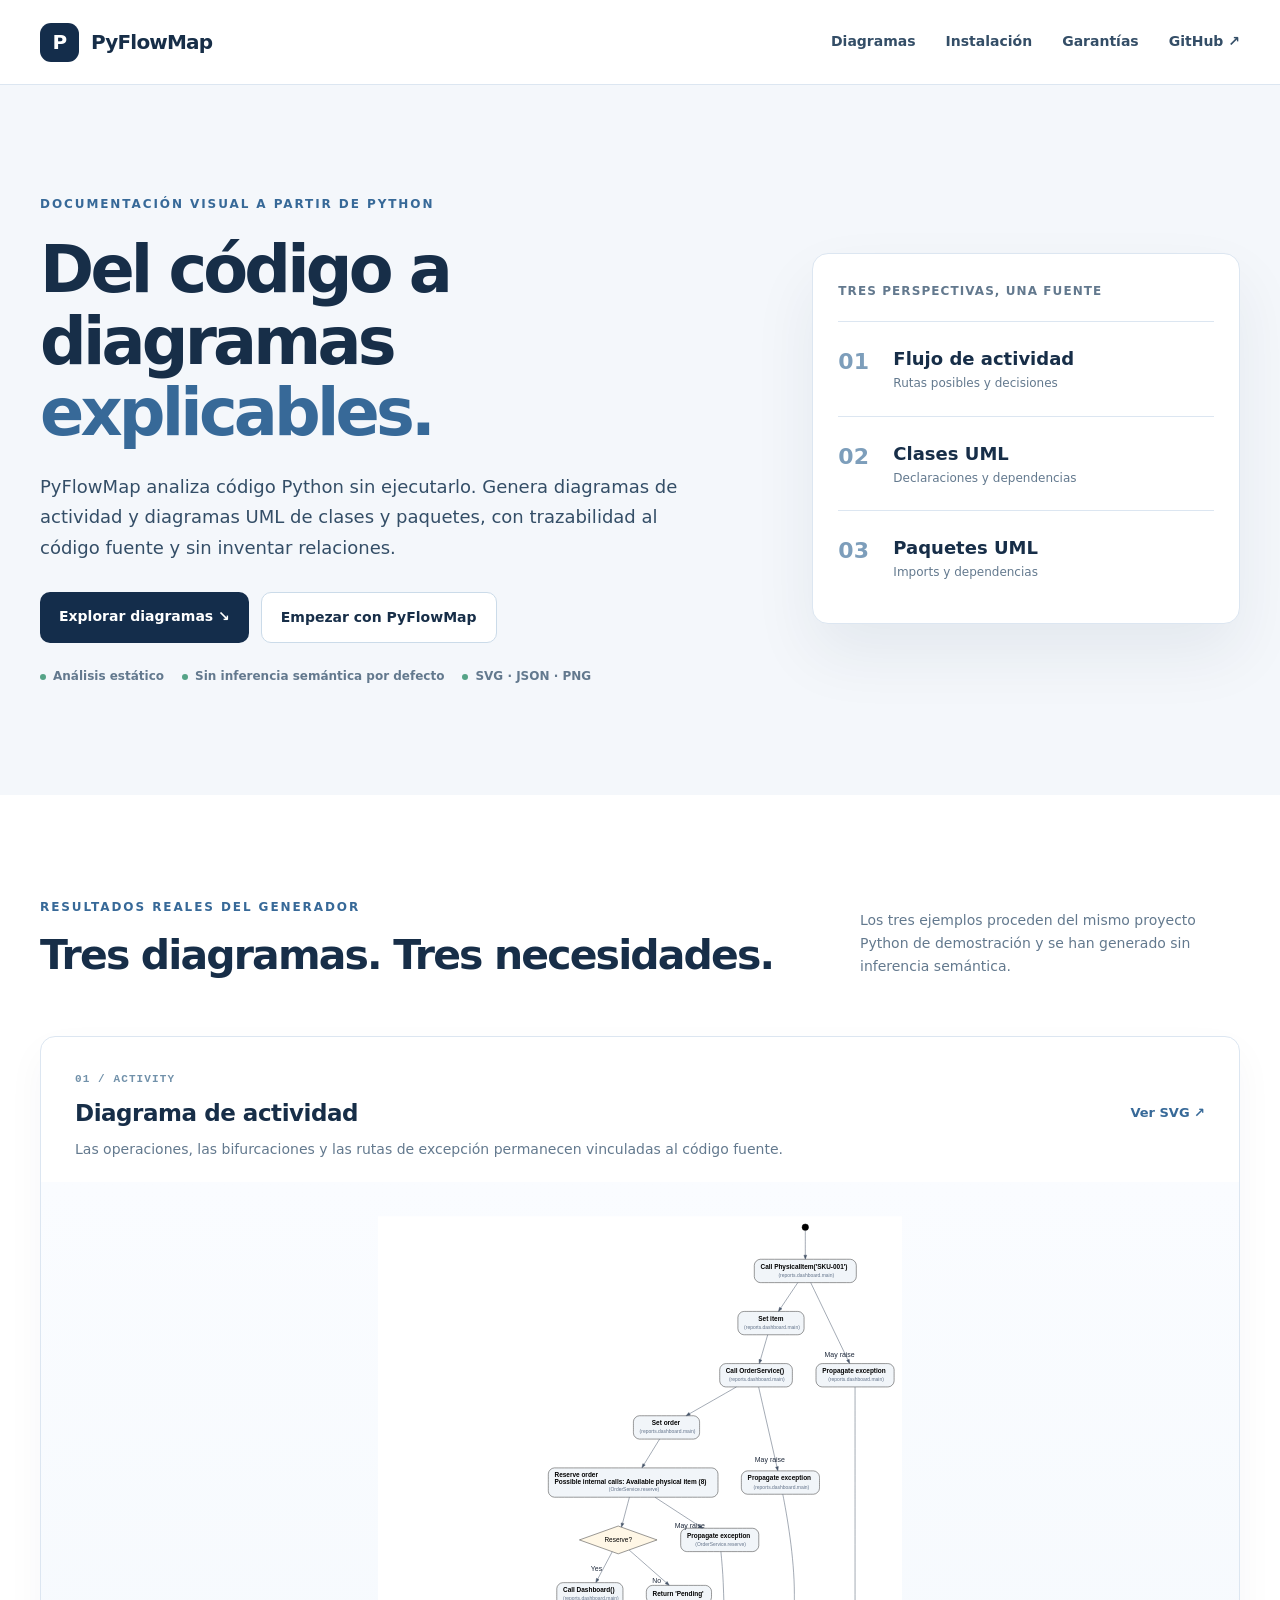
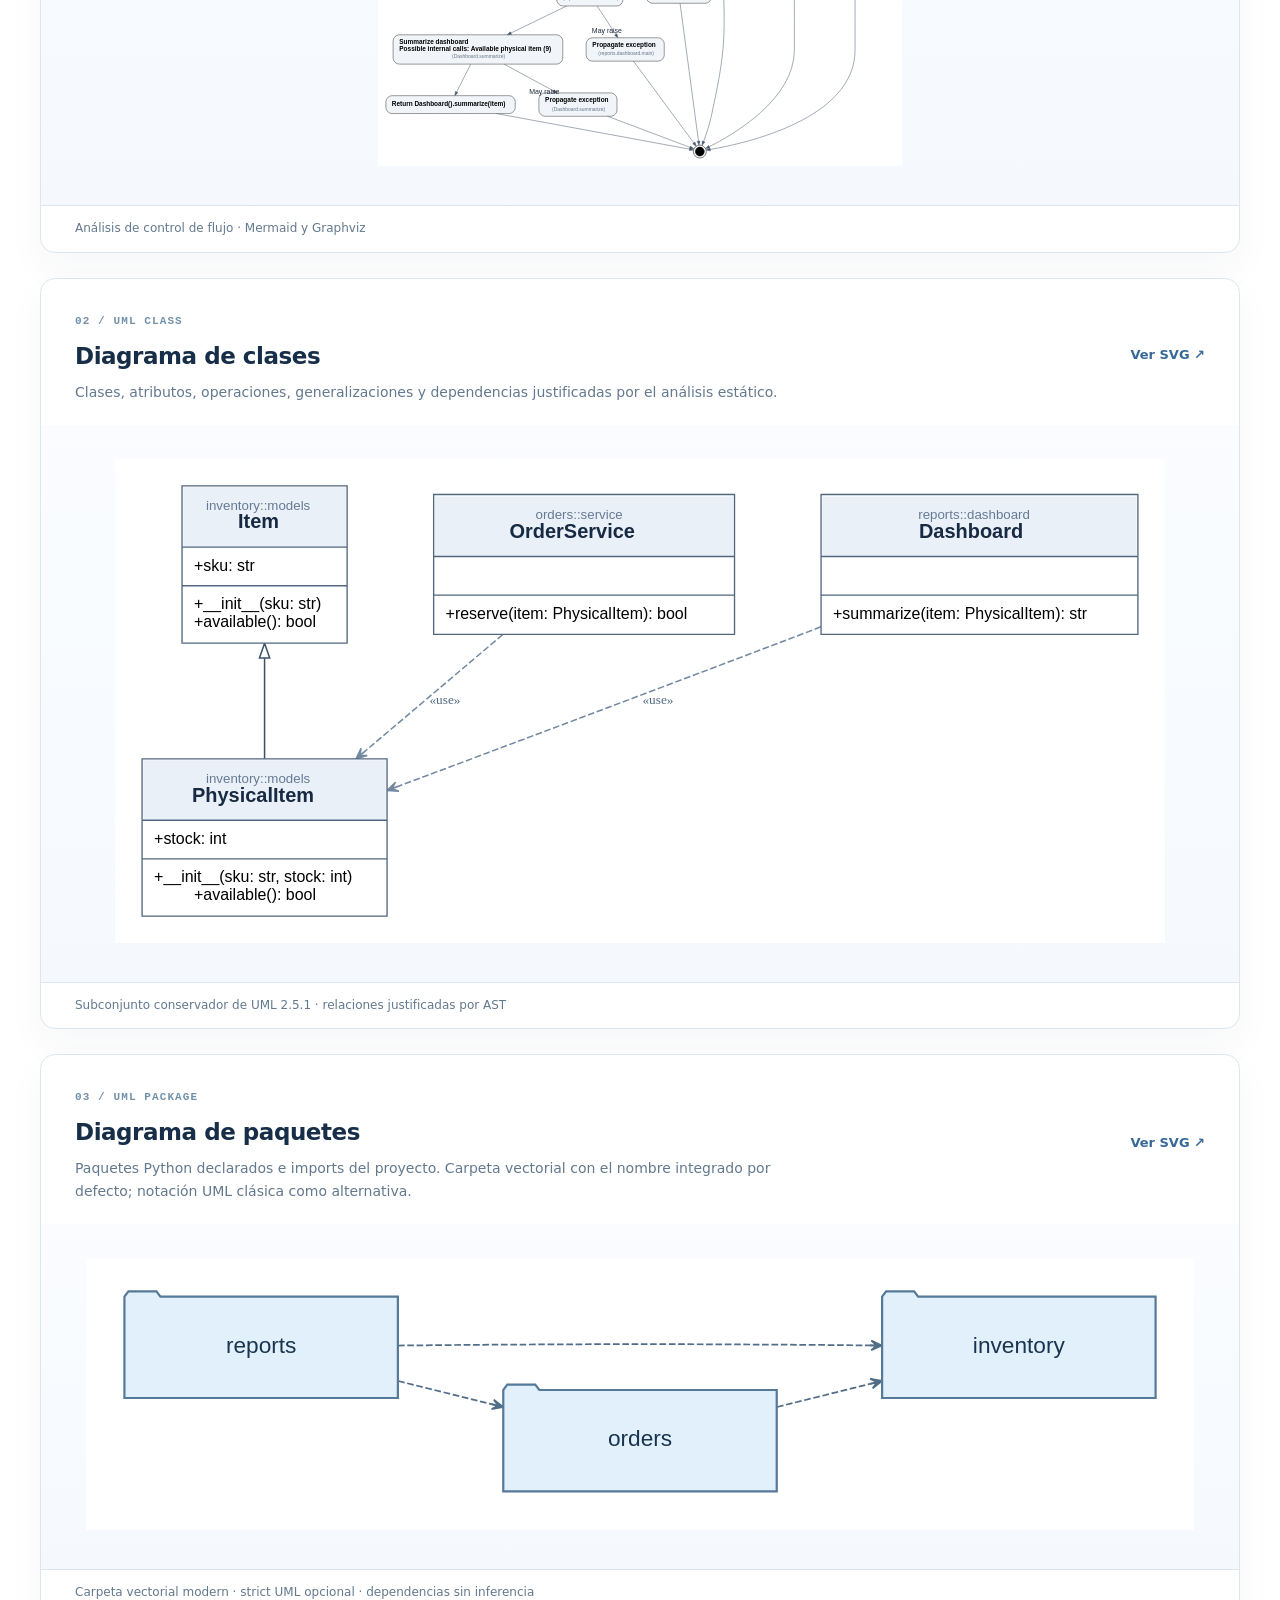
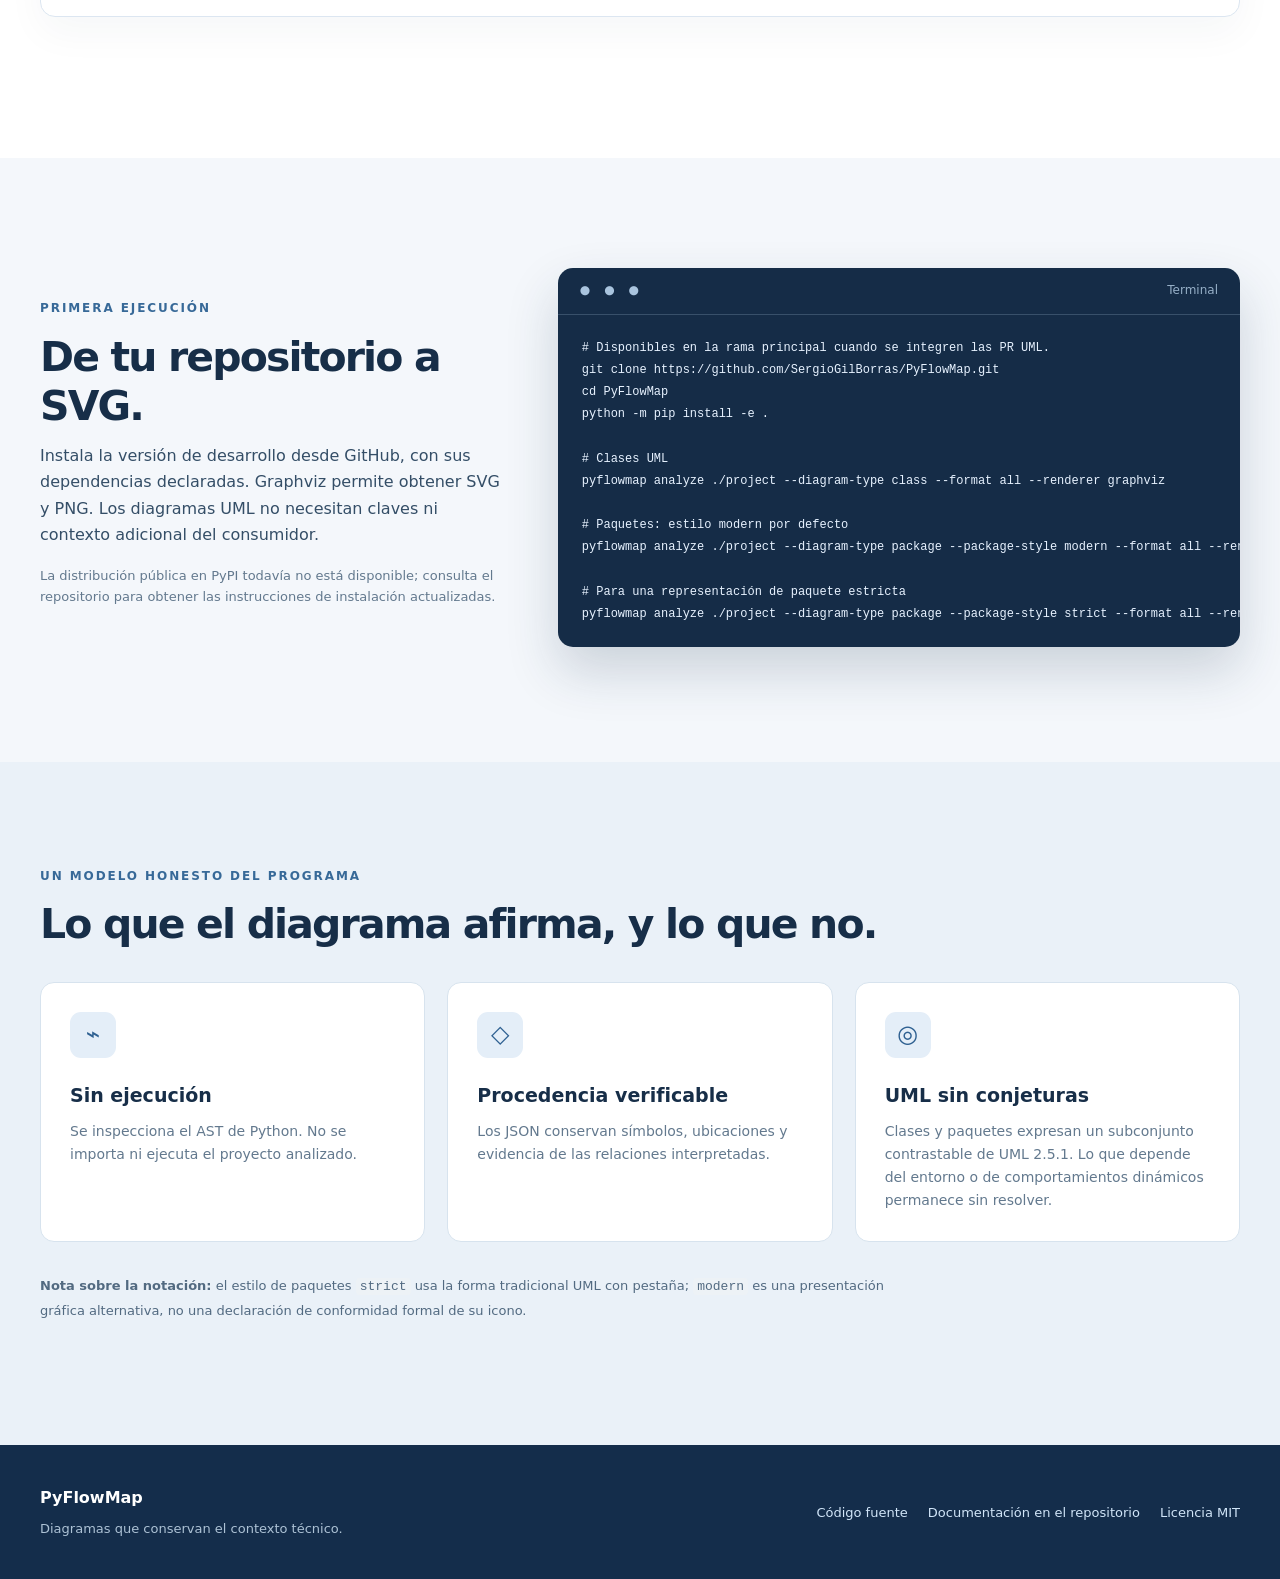
==== site/index.html @ 5e5009f6 "docs(pages): polish Spanish copy and display full vector package folders" ====
<!doctype html>
<html lang="es">
<head>
  <meta charset="utf-8">
  <meta name="viewport" content="width=device-width, initial-scale=1">
  <meta name="description" content="PyFlowMap convierte código fuente Python en diagramas estáticos de actividad, clases UML y paquetes UML, con trazabilidad al código fuente.">
  <meta name="color-scheme" content="light">
  <title>PyFlowMap · Diagramas fiables de código Python</title>
  <link rel="stylesheet" href="assets/site.css">
</head>
<body>
  <a class="skip" href="#contenido">Saltar al contenido</a>
  <header class="site-header">
    <div class="shell nav-inner">
      <a class="brand" href="./" aria-label="PyFlowMap, inicio"><span class="brand-mark" aria-hidden="true">P</span><span>PyFlowMap</span></a>
      <nav aria-label="Navegación principal"><a href="#diagramas">Diagramas</a><a href="#instalacion">Instalación</a><a href="#criterios">Garantías</a><a href="https://github.com/SergioGilBorras/PyFlowMap">GitHub ↗</a></nav>
    </div>
  </header>
  <main id="contenido">
    <section class="hero shell" aria-labelledby="hero-title">
      <div class="hero-content">
        <span class="eyebrow">Documentación visual a partir de Python</span>
        <h1 id="hero-title">Del código a diagramas <em>explicables.</em></h1>
        <p>PyFlowMap analiza código Python sin ejecutarlo. Genera diagramas de actividad y diagramas UML de clases y paquetes, con trazabilidad al código fuente y sin inventar relaciones.</p>
        <div class="hero-actions"><a class="button primary" href="#diagramas">Explorar diagramas <span aria-hidden="true">↘</span></a><a class="button secondary" href="#instalacion">Empezar con PyFlowMap</a></div>
        <div class="hero-tags"><span><i aria-hidden="true"></i>Análisis estático</span><span><i aria-hidden="true"></i>Sin inferencia semántica por defecto</span><span><i aria-hidden="true"></i>SVG · JSON · PNG</span></div>
      </div>
      <div class="hero-overview" aria-label="Tres perspectivas disponibles"><span class="overview-title">Tres perspectivas, una fuente</span><div><b>01</b><span>Flujo de actividad</span><small>Rutas posibles y decisiones</small></div><div><b>02</b><span>Clases UML</span><small>Declaraciones y dependencias</small></div><div><b>03</b><span>Paquetes UML</span><small>Imports y dependencias</small></div></div>
    </section>

    <section class="diagrams" id="diagramas" aria-labelledby="diagrams-title"><div class="shell">
      <div class="section-header"><div><span class="eyebrow">Resultados reales del generador</span><h2 id="diagrams-title">Tres diagramas. Tres necesidades.</h2></div><p>Los tres ejemplos proceden del mismo proyecto Python de demostración y se han generado sin inferencia semántica.</p></div>
      <article class="diagram-card"><div class="diagram-heading"><div><span class="serial">01 / ACTIVITY</span><h3>Diagrama de actividad</h3><p>Las operaciones, las bifurcaciones y las rutas de excepción permanecen vinculadas al código fuente.</p></div><a href="assets/activity.svg" aria-label="Abrir diagrama de actividad en SVG">Ver SVG ↗</a></div><div class="diagram-image"><img src="assets/activity.svg" alt="Diagrama de actividad generado de reports.dashboard:main" loading="lazy"></div><div class="diagram-footnote">Análisis de control de flujo · Mermaid y Graphviz</div></article>
      <article class="diagram-card"><div class="diagram-heading"><div><span class="serial">02 / UML CLASS</span><h3>Diagrama de clases</h3><p>Clases, atributos, operaciones, generalizaciones y dependencias justificadas por el análisis estático.</p></div><a href="assets/classes.svg" aria-label="Abrir diagrama de clases UML en SVG">Ver SVG ↗</a></div><div class="diagram-image"><img src="assets/classes.svg" alt="Diagrama UML de clases Item, PhysicalItem, OrderService y Dashboard" loading="lazy"></div><div class="diagram-footnote">Subconjunto conservador de UML 2.5.1 · relaciones justificadas por AST</div></article>
      <article class="diagram-card"><div class="diagram-heading"><div><span class="serial">03 / UML PACKAGE</span><h3>Diagrama de paquetes</h3><p>Paquetes Python declarados e imports del proyecto. Carpeta vectorial con el nombre integrado por defecto; notación UML clásica como alternativa.</p></div><a href="assets/packages.svg" aria-label="Abrir diagrama de paquetes UML en SVG">Ver SVG ↗</a></div><div class="diagram-image"><img src="assets/packages.svg" alt="Diagrama de dependencias entre los paquetes reports, orders e inventory" loading="lazy"></div><div class="diagram-footnote">Carpeta vectorial modern · strict UML opcional · dependencias sin inferencia</div></article>
    </div></section>

    <section class="quickstart shell" id="instalacion" aria-labelledby="start-title">
      <div><span class="eyebrow">Primera ejecución</span><h2 id="start-title">De tu repositorio a SVG.</h2><p>Instala la versión de desarrollo desde GitHub, con sus dependencias declaradas. Graphviz permite obtener SVG y PNG. Los diagramas UML no necesitan claves ni contexto adicional del consumidor.</p><p class="muted">La distribución pública en PyPI todavía no está disponible; consulta el repositorio para obtener las instrucciones de instalación actualizadas.</p></div>
      <div class="terminal"><div class="terminal-bar"><span aria-hidden="true">● ● ●</span><span>Terminal</span></div><pre><code># Disponibles en la rama principal cuando se integren las PR UML.
git clone https://github.com/SergioGilBorras/PyFlowMap.git
cd PyFlowMap
python -m pip install -e .

# Clases UML
pyflowmap analyze ./project --diagram-type class --format all --renderer graphviz

# Paquetes: estilo modern por defecto
pyflowmap analyze ./project --diagram-type package --package-style modern --format all --renderer graphviz

# Para una representación de paquete estricta
pyflowmap analyze ./project --diagram-type package --package-style strict --format all --renderer graphviz</code></pre></div>
    </section>

    <section class="principles" id="criterios" aria-labelledby="criteria-title"><div class="shell"><span class="eyebrow">Un modelo honesto del programa</span><h2 id="criteria-title">Lo que el diagrama afirma, y lo que no.</h2><div class="principles-grid"><div><span class="principle-icon">⌁</span><h3>Sin ejecución</h3><p>Se inspecciona el AST de Python. No se importa ni ejecuta el proyecto analizado.</p></div><div><span class="principle-icon">◇</span><h3>Procedencia verificable</h3><p>Los JSON conservan símbolos, ubicaciones y evidencia de las relaciones interpretadas.</p></div><div><span class="principle-icon">◎</span><h3>UML sin conjeturas</h3><p>Clases y paquetes expresan un subconjunto contrastable de UML 2.5.1. Lo que depende del entorno o de comportamientos dinámicos permanece sin resolver.</p></div></div><p class="fine-print"><strong>Nota sobre la notación:</strong> el estilo de paquetes <code>strict</code> usa la forma tradicional UML con pestaña; <code>modern</code> es una presentación gráfica alternativa, no una declaración de conformidad formal de su icono.</p></div></section>
  </main>
  <footer><div class="shell footer-inner"><div><strong>PyFlowMap</strong><p>Diagramas que conservan el contexto técnico.</p></div><div><a href="https://github.com/SergioGilBorras/PyFlowMap">Código fuente</a><a href="https://github.com/SergioGilBorras/PyFlowMap">Documentación en el repositorio</a><a href="https://opensource.org/license/mit/">Licencia MIT</a></div></div></footer>
</body>
</html>
---- site/assets/site.css ----
:root{color-scheme:light;--ink:#172e48;--ink-2:#344e67;--muted:#63798e;--navy:#142d4b;--blue:#376998;--sky:#d9e8f7;--line:#dce6f1;--surface:#fff;--canvas:#f4f7fb}
*{box-sizing:border-box}html{scroll-behavior:smooth}body{margin:0;background:var(--canvas);color:var(--ink);font:16px/1.65 system-ui,-apple-system,"Segoe UI",Arial,sans-serif;-webkit-font-smoothing:antialiased}a{color:inherit}.shell{width:min(1200px,calc(100% - 52px));margin:auto}.skip{position:absolute;left:-9999px}.skip:focus{left:12px;top:10px;padding:8px;background:white;z-index:9}.site-header{background:#fff;border-bottom:1px solid var(--line)}.nav-inner{height:84px;display:flex;align-items:center;justify-content:space-between;gap:24px}.brand{text-decoration:none;font-size:20px;font-weight:800;letter-spacing:-.04em;display:flex;align-items:center;gap:12px}.brand-mark{display:grid;place-items:center;width:39px;height:39px;background:var(--navy);color:white;border-radius:11px;font-weight:800}.site-header nav{display:flex;align-items:center;gap:30px}.site-header nav a{text-decoration:none;font-size:14px;font-weight:650;color:var(--ink-2)}.site-header nav a:hover,.diagram-heading a:hover{color:#075d9d}.hero{display:grid;grid-template-columns:minmax(0,1.4fr) minmax(280px,.85fr);gap:68px;padding-top:105px;padding-bottom:108px;align-items:center}.eyebrow{font-size:12px;font-weight:800;letter-spacing:.16em;text-transform:uppercase;color:var(--blue)}h1,h2,h3,p{margin-top:0}.hero h1{font-size:clamp(44px,5.1vw,73px);line-height:1.09;letter-spacing:-.058em;max-width:770px;margin:18px 0 24px}.hero h1 em{font-style:normal;color:var(--blue)}.hero-content>p{max-width:650px;color:var(--ink-2);font-size:18px;line-height:1.7}.hero-actions{display:flex;gap:12px;flex-wrap:wrap;margin:28px 0 24px}.button{border-radius:10px;padding:13px 19px;text-decoration:none;font-weight:720;font-size:14px}.button.primary{background:var(--navy);color:#fff}.button.secondary{background:#fff;border:1px solid #cbdbe9}.hero-tags{display:flex;gap:18px;flex-wrap:wrap;color:var(--muted);font-size:12px;font-weight:650}.hero-tags span{display:flex;align-items:center;gap:7px}.hero-tags i{width:6px;height:6px;border-radius:50%;background:#55a387}.hero-overview{border-radius:16px;background:#fff;border:1px solid var(--line);box-shadow:0 30px 65px #0f304412;padding:18px 25px}.overview-title{display:block;color:var(--muted);font-size:12px;text-transform:uppercase;font-weight:800;letter-spacing:.09em;padding:10px 0 20px}.hero-overview>div{display:grid;grid-template-columns:43px 1fr;gap:0 12px;padding:22px 0;border-top:1px solid var(--line)}.hero-overview b{font-size:22px;grid-row:span 2;color:#7d9ebb}.hero-overview span:not(.overview-title){font-size:18px;font-weight:760}.hero-overview small{font-size:12px;color:var(--muted)}.diagrams{background:#fff;padding:98px 0 116px}.section-header{display:flex;justify-content:space-between;align-items:end;gap:40px;margin-bottom:44px}.section-header h2,.quickstart h2,.principles h2{font-size:clamp(30px,3.2vw,45px);letter-spacing:-.045em;line-height:1.2;margin:12px 0}.section-header p{max-width:380px;color:var(--muted);font-size:14px}.diagram-card{border:1px solid var(--line);border-radius:15px;margin:25px 0;background:#fff;overflow:hidden;box-shadow:0 16px 39px #1737550a}.diagram-heading{display:flex;justify-content:space-between;align-items:center;padding:27px 34px 21px;gap:16px}.diagram-heading h3{font-size:23px;letter-spacing:-.02em;margin:5px 0}.diagram-heading p{font-size:14px;color:var(--muted);margin:0;max-width:750px}.serial{font:800 11px/1.5 ui-monospace,SFMono-Regular,Consolas,monospace;color:#7191aa;letter-spacing:.1em}.diagram-heading a{font-size:13px;text-decoration:none;font-weight:760;color:var(--blue);white-space:nowrap}.diagram-image{padding:34px 27px 39px;background:linear-gradient(#fafcff,#f5f9fd);display:flex;justify-content:center;align-items:center;min-height:290px;max-height:640px;overflow:auto}.diagram-image img{display:block;max-width:100%;max-height:550px;height:auto;width:auto}.diagram-footnote{padding:13px 34px;border-top:1px solid var(--line);font-size:12px;color:var(--muted)}.quickstart{display:grid;grid-template-columns:.85fr 1.25fr;gap:54px;padding-top:110px;padding-bottom:115px;align-items:center}.quickstart p{color:var(--ink-2)}.muted{color:var(--muted)!important;font-size:13px}.terminal{border-radius:15px;background:#152c47;color:#e7f2ff;box-shadow:0 24px 52px #19355130;overflow:hidden}.terminal-bar{display:flex;justify-content:space-between;align-items:center;padding:13px 22px;border-bottom:1px solid #38506a;font-size:12px;color:#96afc7}.terminal-bar span:first-child{color:#a9c4de;letter-spacing:5px}.terminal pre{overflow:auto;padding:22px 24px;font:12px/1.85 ui-monospace,SFMono-Regular,Consolas,monospace;margin:0}.principles{padding:100px 0 110px;background:#eaf1f8}.principles-grid{display:grid;grid-template-columns:repeat(3,minmax(0,1fr));gap:22px;margin:32px 0}.principles-grid>div{padding:29px;border-radius:14px;background:#fff;border:1px solid #d7e3ee}.principle-icon{display:grid;place-items:center;width:46px;height:46px;border-radius:11px;background:#e4eef8;color:#2e6091;font-size:24px;margin-bottom:22px}.principles-grid h3{font-size:19px;margin:0 0 9px}.principles-grid p{color:var(--muted);font-size:14px;margin:0}.fine-print{max-width:880px;font-size:13px;color:#526a81;line-height:1.8}footer{background:var(--navy);color:#fff;padding:40px 0}.footer-inner{display:flex;justify-content:space-between;gap:32px;align-items:center}.footer-inner p{font-size:13px;color:#adc2d5;margin:7px 0 0}.footer-inner>div:last-child{display:flex;gap:20px;flex-wrap:wrap}.footer-inner a{color:#d1e5f8;font-size:13px;text-decoration:none}footer a:hover{text-decoration:underline}code{background:#edf2f6;padding:1px 4px;border-radius:4px}.terminal code{background:none;padding:0}
@media(max-width:1000px){.hero,.quickstart{grid-template-columns:1fr;gap:38px}.hero-overview{max-width:620px}.section-header{align-items:start;flex-direction:column;gap:5px}.principles-grid{grid-template-columns:1fr 1fr}}@media(max-width:650px){.shell{width:min(100% - 32px,1200px)}.nav-inner{height:auto;min-height:78px;flex-wrap:wrap;padding:17px 0}.site-header nav{gap:13px;flex-wrap:wrap}.site-header nav a{font-size:12px}.hero{padding:61px 0}.hero h1{font-size:44px}.hero-content>p{font-size:16px}.diagrams{padding:59px 0}.diagram-heading{padding:20px;align-items:flex-start}.diagram-image{min-height:180px;padding:25px 8px}.diagram-footnote{padding:12px 20px}.quickstart{padding:66px 0}.terminal pre{padding:17px;font-size:11px}.principles{padding:65px 0}.principles-grid{grid-template-columns:1fr}.footer-inner{flex-direction:column;align-items:start}}
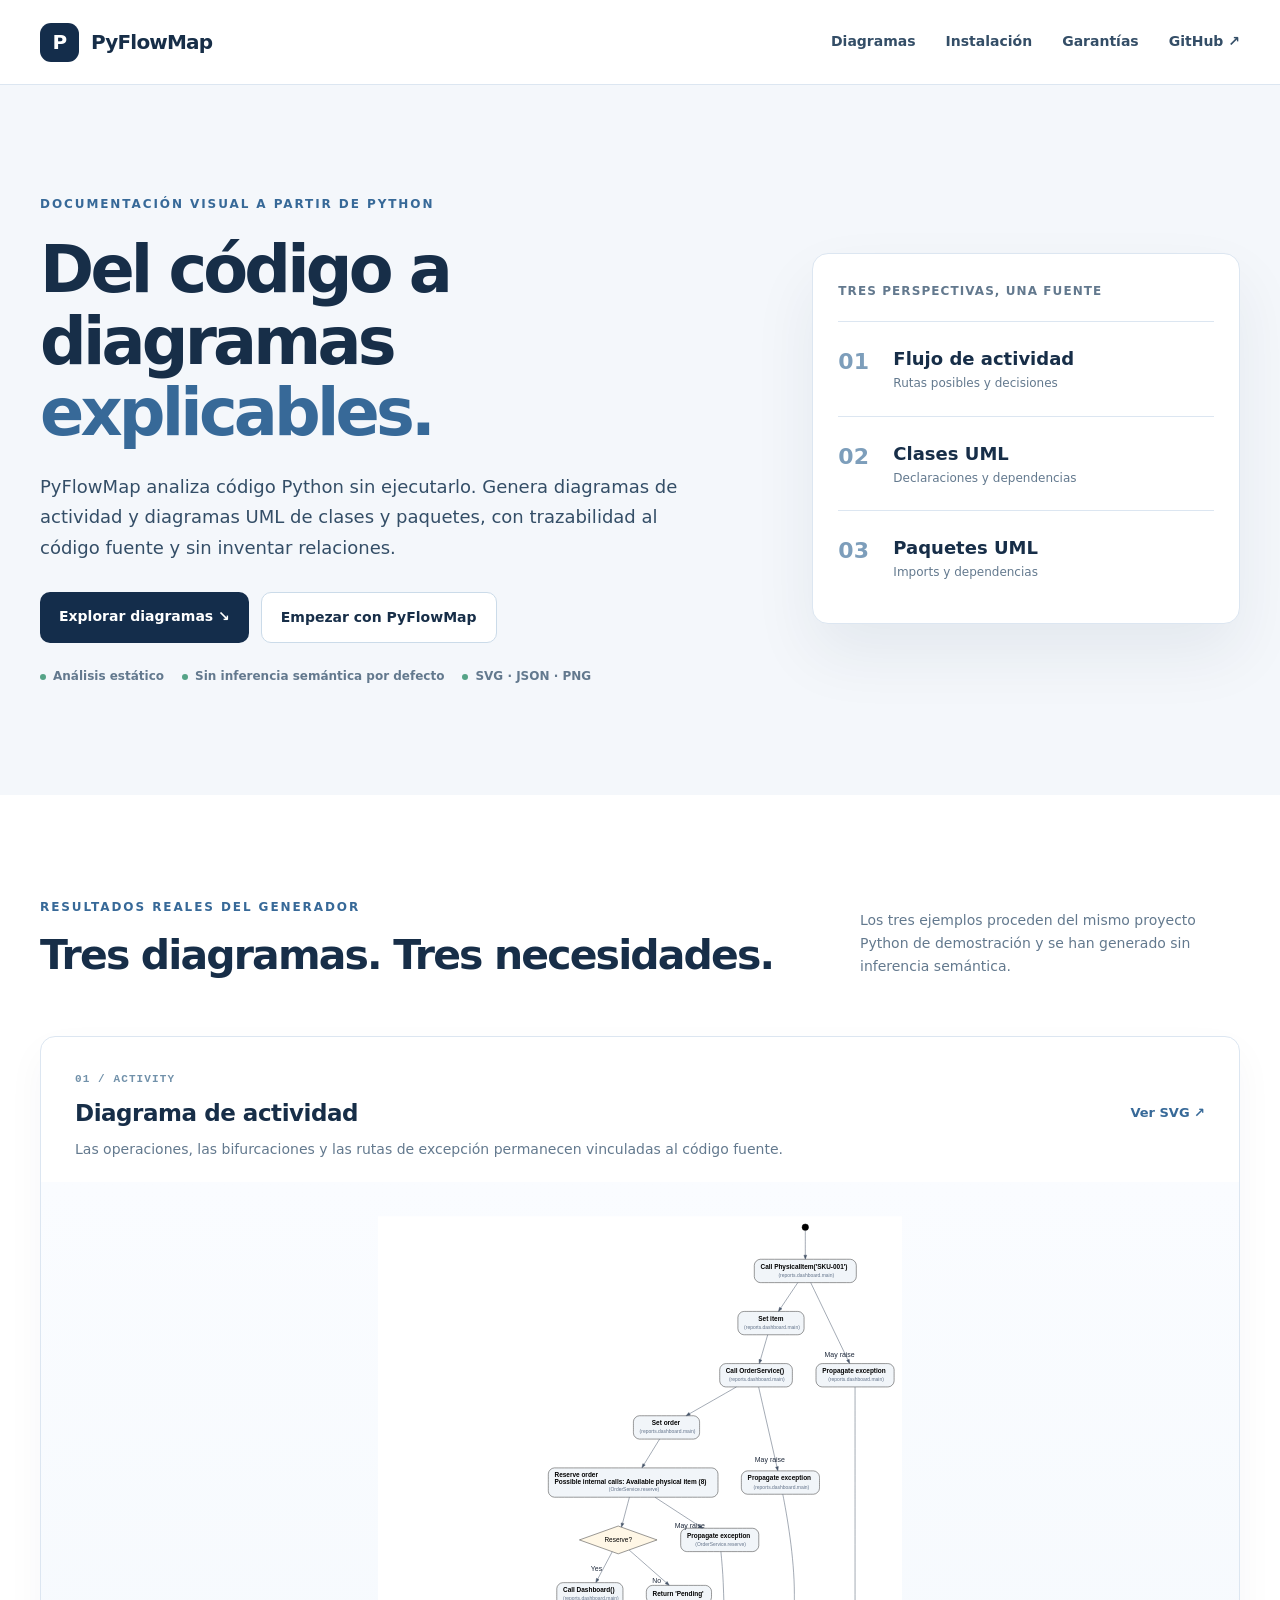
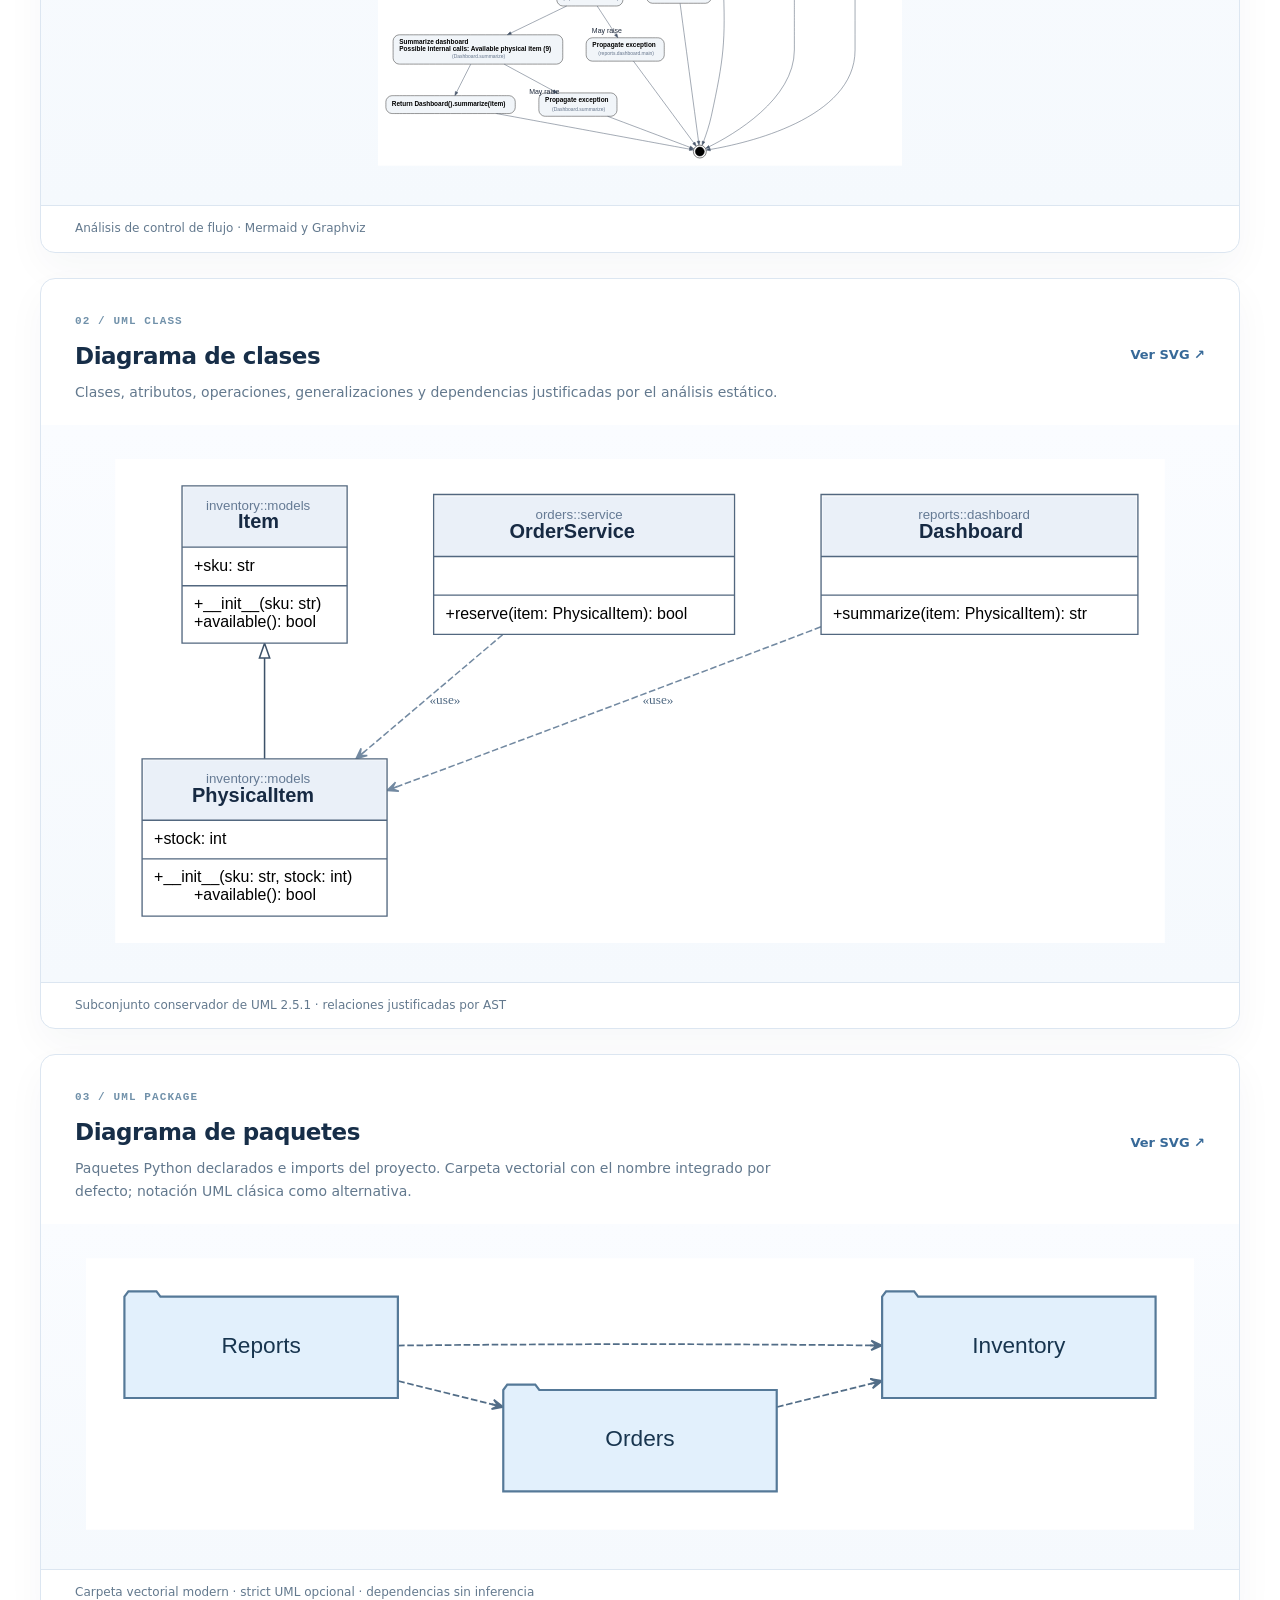
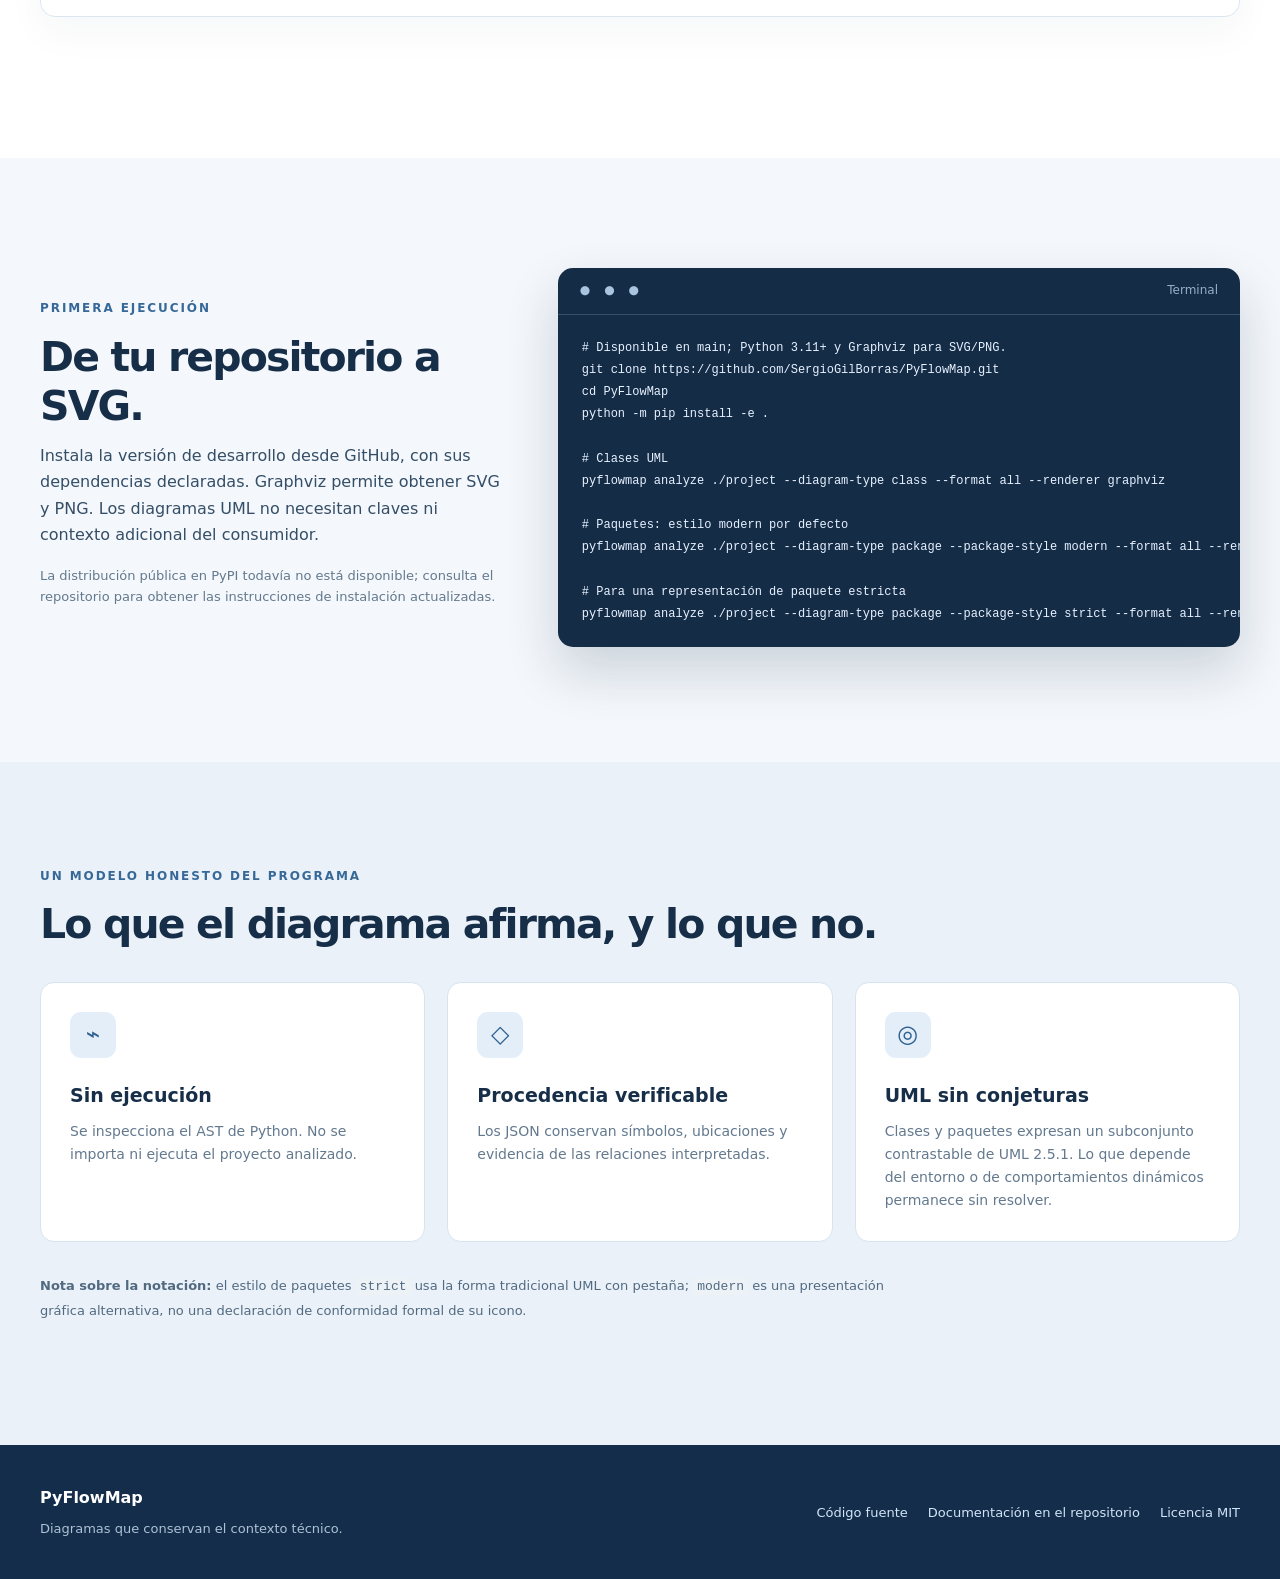
==== commit e4e09f96: "docs: synchronize merged feature status and safe publication instructions" ====
--- a/site/index.html
+++ b/site/index.html
@@ -37,7 +37,7 @@
 
     <section class="quickstart shell" id="instalacion" aria-labelledby="start-title">
       <div><span class="eyebrow">Primera ejecución</span><h2 id="start-title">De tu repositorio a SVG.</h2><p>Instala la versión de desarrollo desde GitHub, con sus dependencias declaradas. Graphviz permite obtener SVG y PNG. Los diagramas UML no necesitan claves ni contexto adicional del consumidor.</p><p class="muted">La distribución pública en PyPI todavía no está disponible; consulta el repositorio para obtener las instrucciones de instalación actualizadas.</p></div>
-      <div class="terminal"><div class="terminal-bar"><span aria-hidden="true">● ● ●</span><span>Terminal</span></div><pre><code># Disponibles en la rama principal cuando se integren las PR UML.
+      <div class="terminal"><div class="terminal-bar"><span aria-hidden="true">● ● ●</span><span>Terminal</span></div><pre><code># Disponible en main; Python 3.11+ y Graphviz para SVG/PNG.
 git clone https://github.com/SergioGilBorras/PyFlowMap.git
 cd PyFlowMap
 python -m pip install -e .
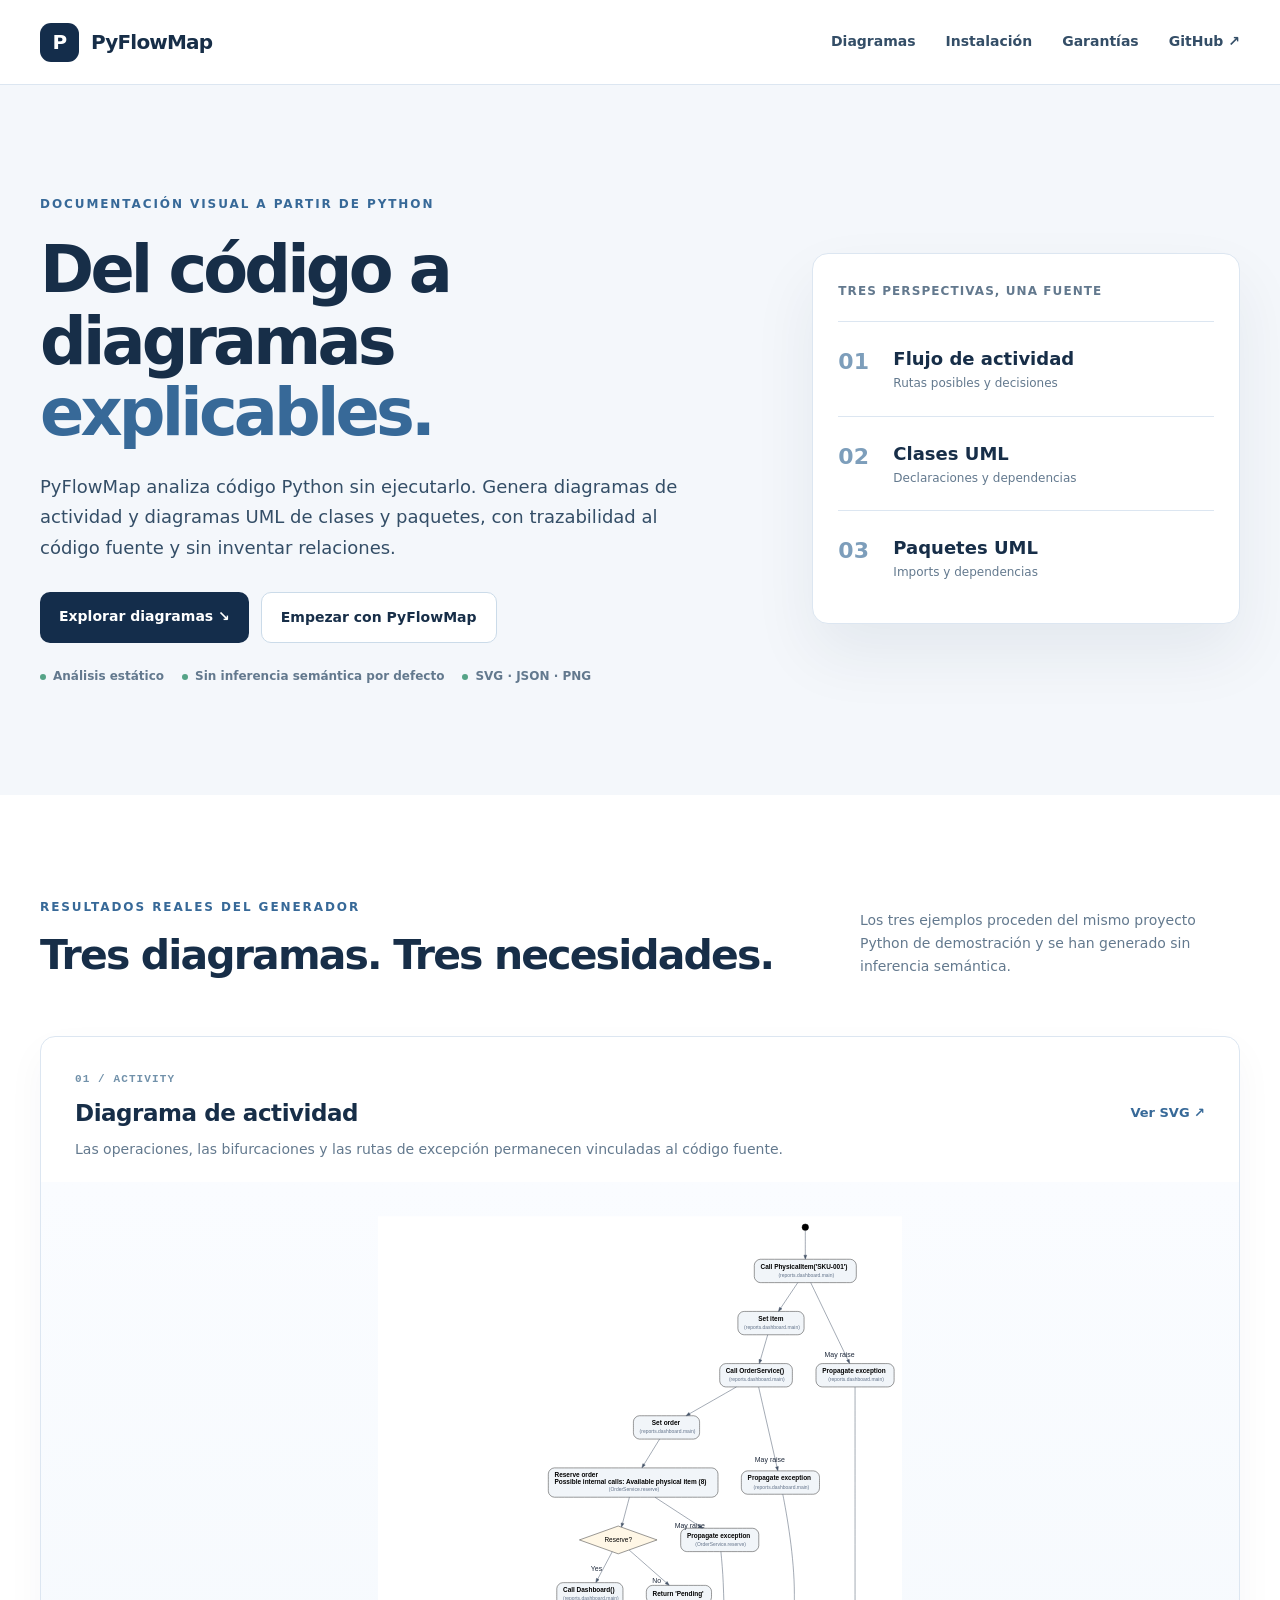
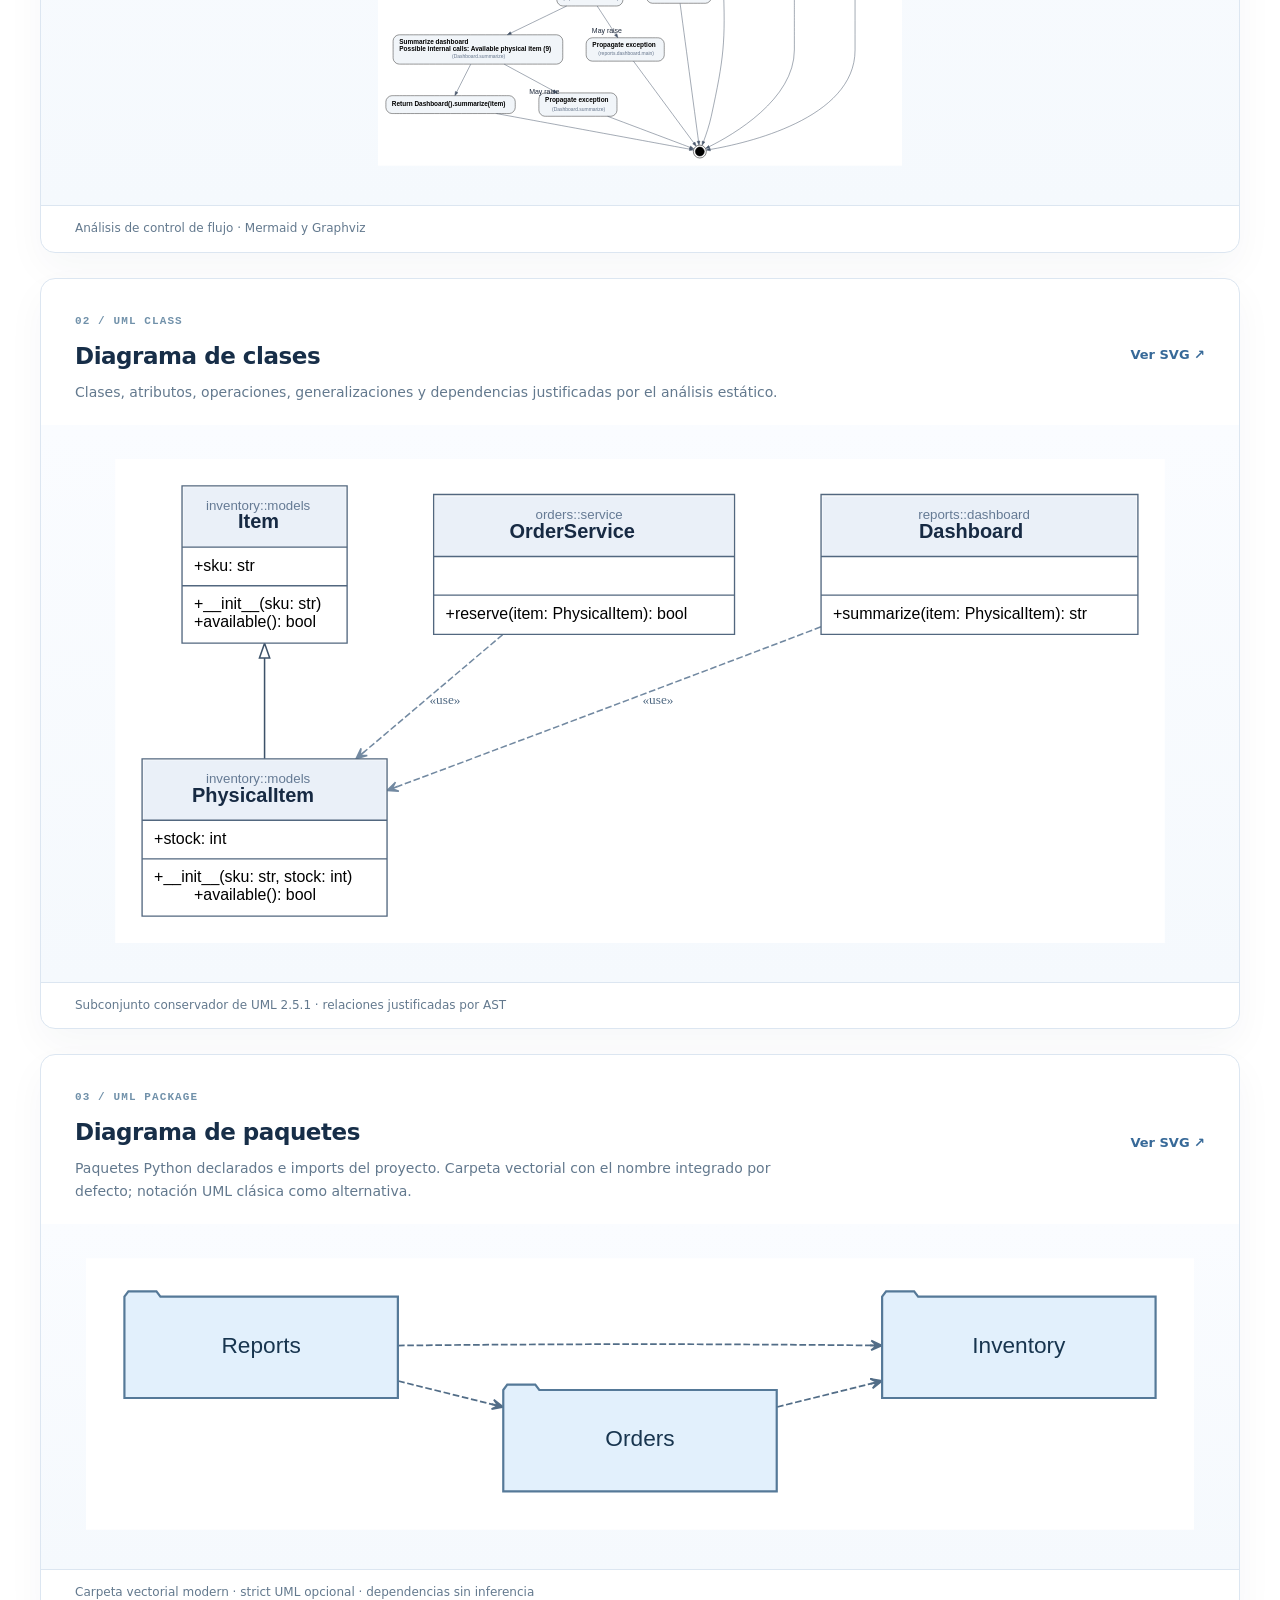
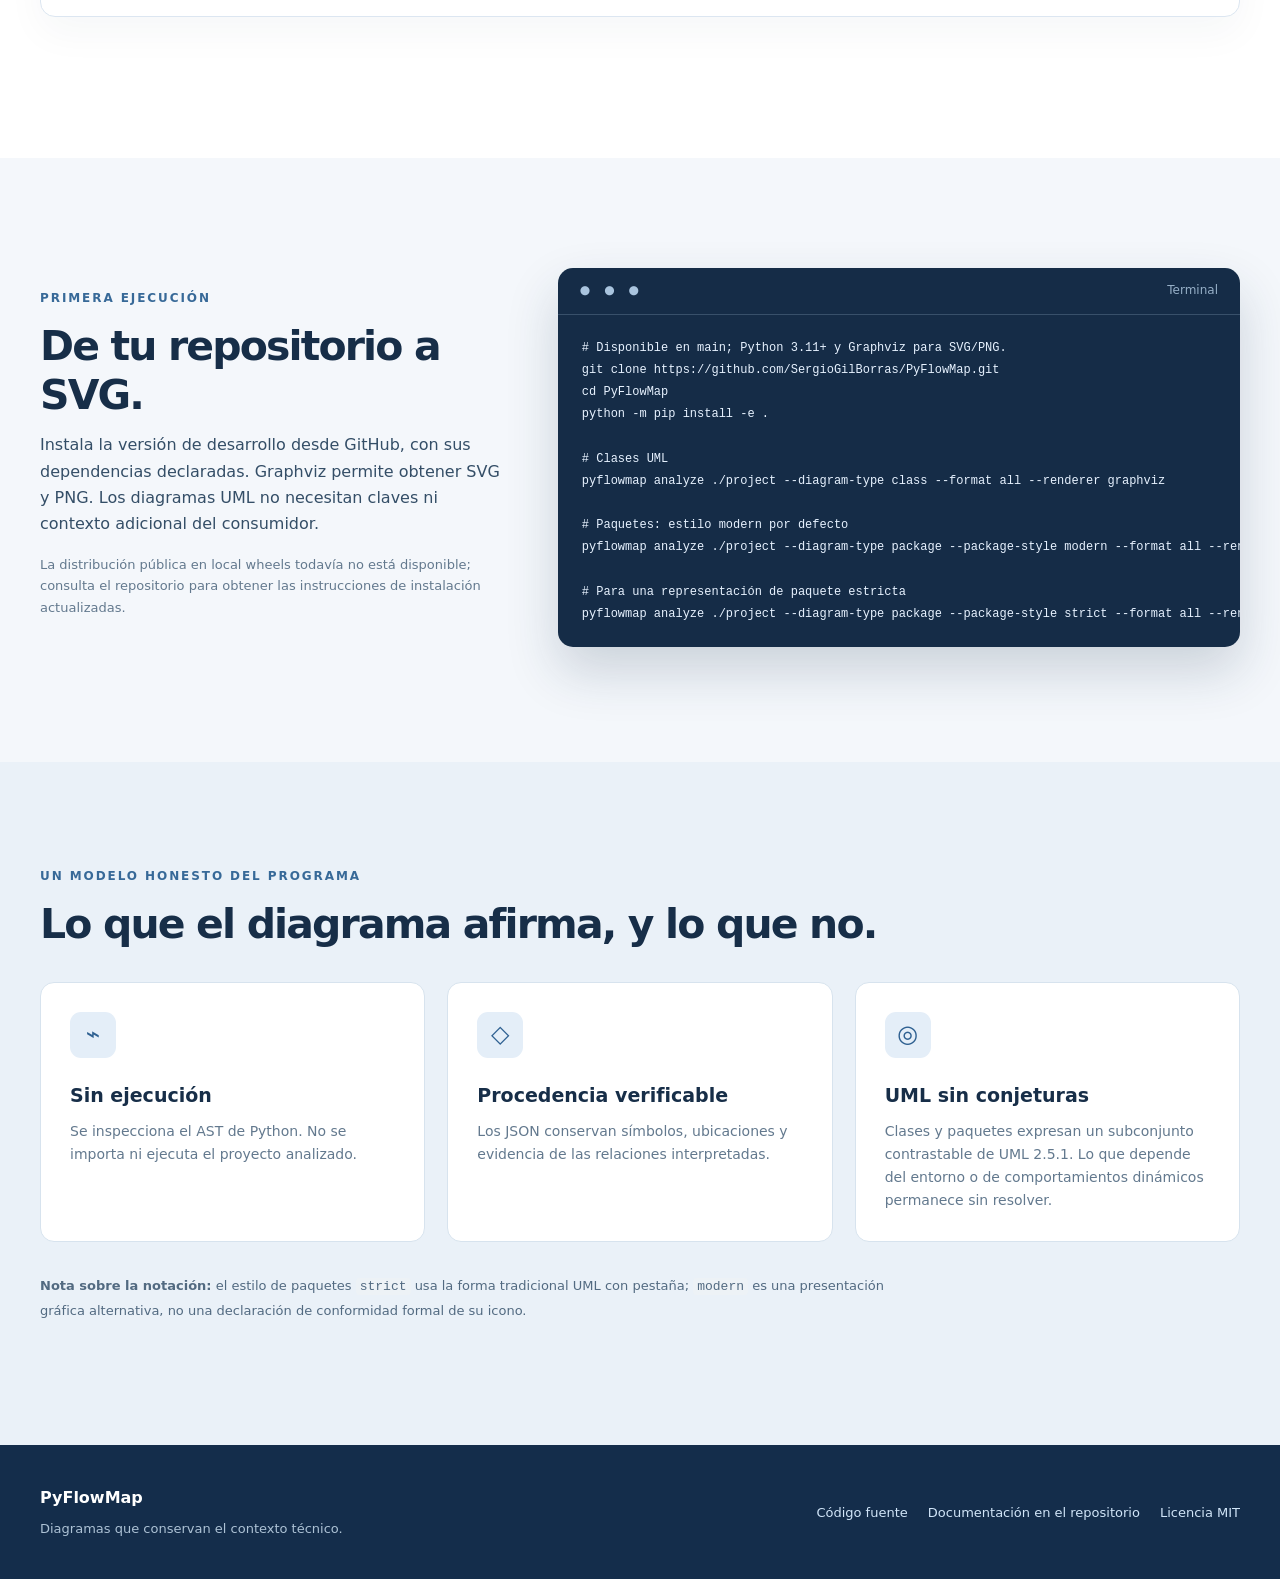
==== commit 4d0092dd: "docs: clarify local dist-only policy and consistent bridge name" ====
--- a/site/index.html
+++ b/site/index.html
@@ -36,7 +36,7 @@
     </div></section>
 
     <section class="quickstart shell" id="instalacion" aria-labelledby="start-title">
-      <div><span class="eyebrow">Primera ejecución</span><h2 id="start-title">De tu repositorio a SVG.</h2><p>Instala la versión de desarrollo desde GitHub, con sus dependencias declaradas. Graphviz permite obtener SVG y PNG. Los diagramas UML no necesitan claves ni contexto adicional del consumidor.</p><p class="muted">La distribución pública en PyPI todavía no está disponible; consulta el repositorio para obtener las instrucciones de instalación actualizadas.</p></div>
+      <div><span class="eyebrow">Primera ejecución</span><h2 id="start-title">De tu repositorio a SVG.</h2><p>Instala la versión de desarrollo desde GitHub, con sus dependencias declaradas. Graphviz permite obtener SVG y PNG. Los diagramas UML no necesitan claves ni contexto adicional del consumidor.</p><p class="muted">La distribución pública en local wheels todavía no está disponible; consulta el repositorio para obtener las instrucciones de instalación actualizadas.</p></div>
       <div class="terminal"><div class="terminal-bar"><span aria-hidden="true">● ● ●</span><span>Terminal</span></div><pre><code># Disponible en main; Python 3.11+ y Graphviz para SVG/PNG.
 git clone https://github.com/SergioGilBorras/PyFlowMap.git
 cd PyFlowMap
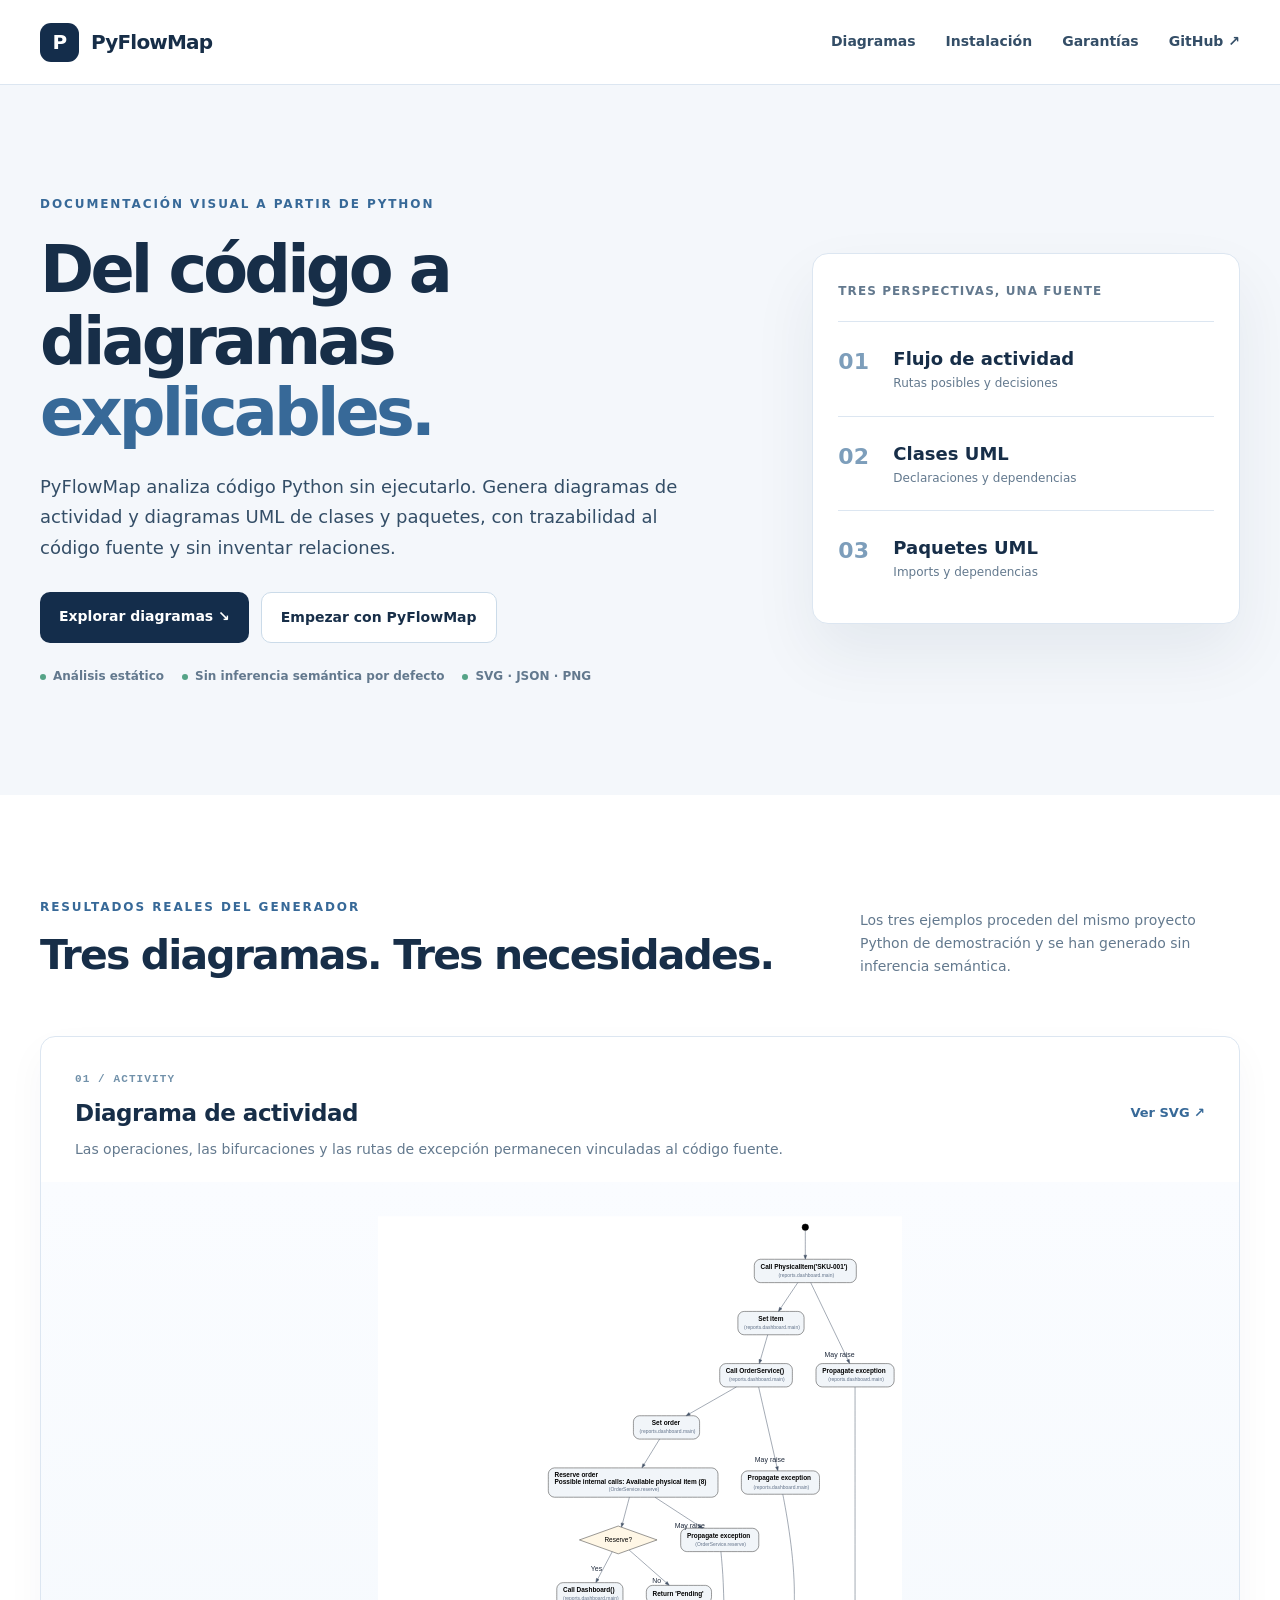
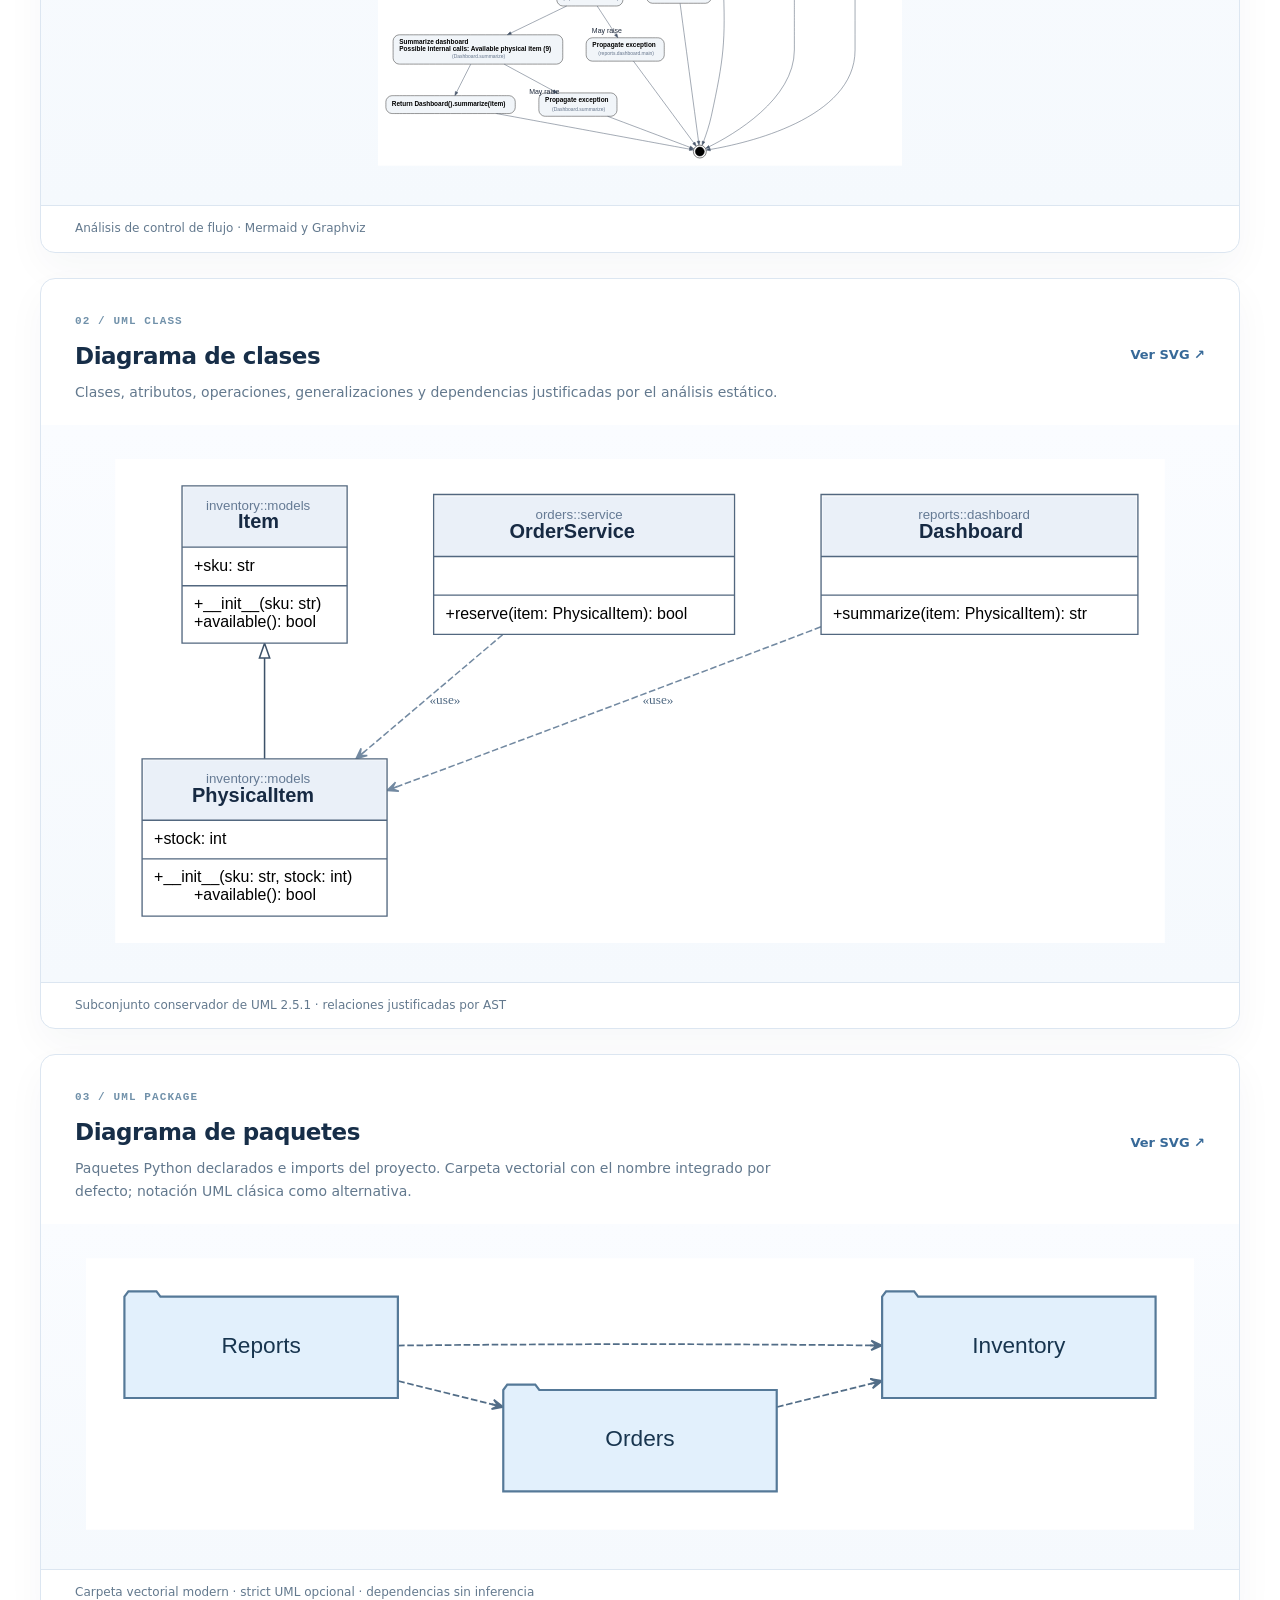
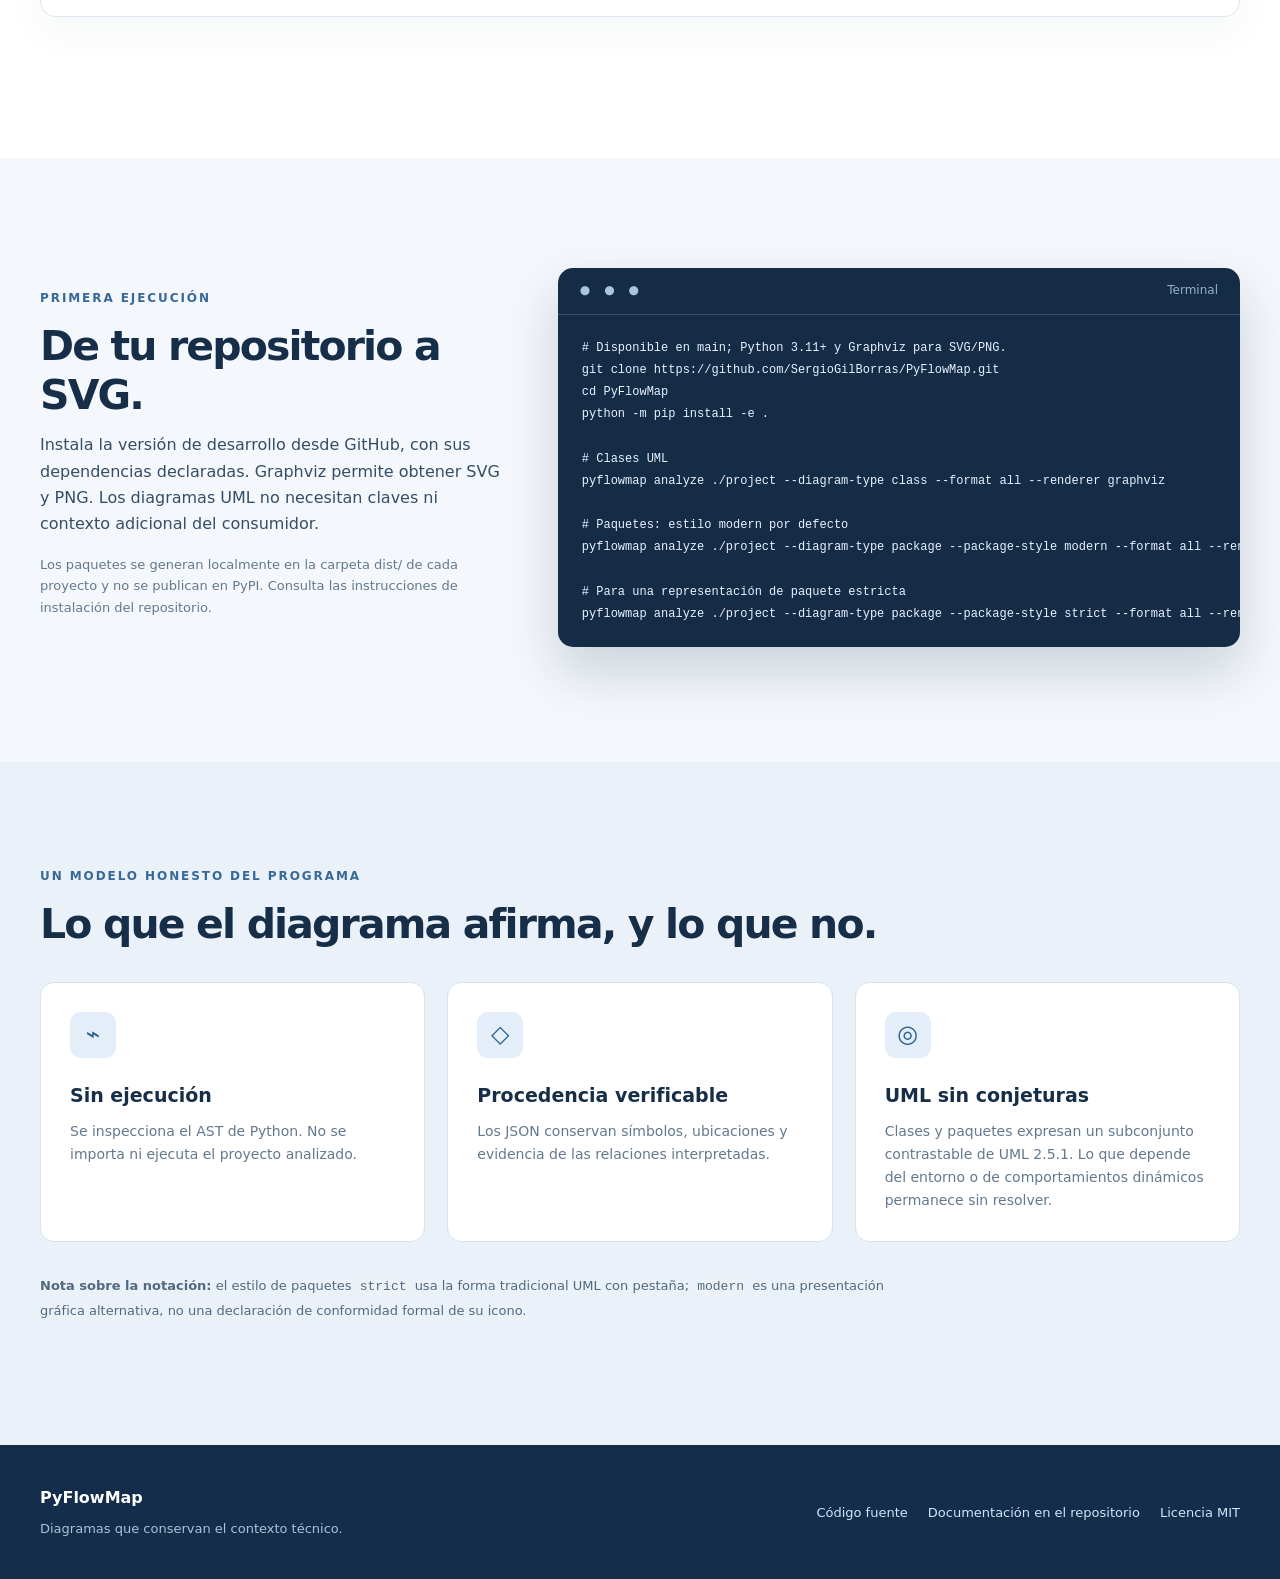
==== commit b48c1a47: "docs(site): describe local wheels naturally, without suggesting PyPI" ====
--- a/site/index.html
+++ b/site/index.html
@@ -36,7 +36,7 @@
     </div></section>
 
     <section class="quickstart shell" id="instalacion" aria-labelledby="start-title">
-      <div><span class="eyebrow">Primera ejecución</span><h2 id="start-title">De tu repositorio a SVG.</h2><p>Instala la versión de desarrollo desde GitHub, con sus dependencias declaradas. Graphviz permite obtener SVG y PNG. Los diagramas UML no necesitan claves ni contexto adicional del consumidor.</p><p class="muted">La distribución pública en local wheels todavía no está disponible; consulta el repositorio para obtener las instrucciones de instalación actualizadas.</p></div>
+      <div><span class="eyebrow">Primera ejecución</span><h2 id="start-title">De tu repositorio a SVG.</h2><p>Instala la versión de desarrollo desde GitHub, con sus dependencias declaradas. Graphviz permite obtener SVG y PNG. Los diagramas UML no necesitan claves ni contexto adicional del consumidor.</p><p class="muted">Los paquetes se generan localmente en la carpeta dist/ de cada proyecto y no se publican en PyPI. Consulta las instrucciones de instalación del repositorio.</p></div>
       <div class="terminal"><div class="terminal-bar"><span aria-hidden="true">● ● ●</span><span>Terminal</span></div><pre><code># Disponible en main; Python 3.11+ y Graphviz para SVG/PNG.
 git clone https://github.com/SergioGilBorras/PyFlowMap.git
 cd PyFlowMap
